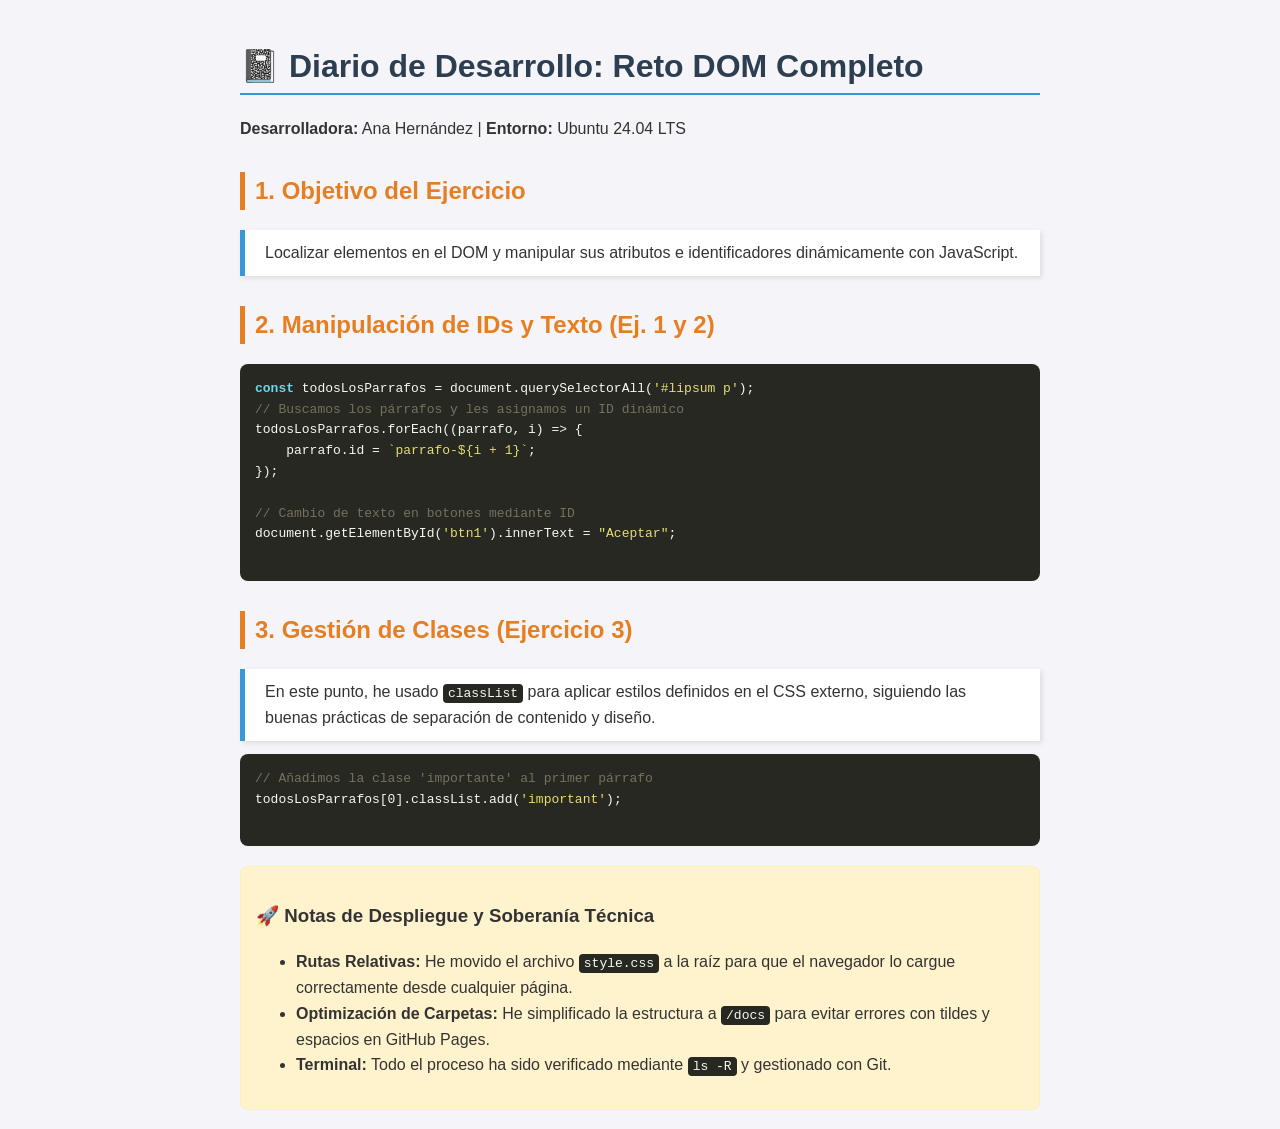
==== docs/diario.html @ 371179e3 "docs: diario completado con ejercicio 3 y notas de rutas" ====
<!DOCTYPE html>
<html lang="es">
<head>
    <meta charset="UTF-8">
    <title>Diario de Desarrollo - Ana Hernández</title>
    <style>
        body { font-family: sans-serif; line-height: 1.6; color: #333; max-width: 800px; margin: auto; padding: 20px; background-color: #f4f4f9; }
        h1 { color: #2c3e50; border-bottom: 2px solid #3498db; }
        h2 { color: #e67e22; margin-top: 30px; border-left: 5px solid #e67e22; padding-left: 10px; }
        code { background: #272822; color: #f8f8f2; padding: 2px 5px; border-radius: 4px; font-family: monospace; }
        pre { background: #272822; color: #f8f8f2; padding: 15px; border-radius: 8px; overflow-x: auto; }
        .explicacion { background: #fff; border-left: 5px solid #3498db; padding: 10px 20px; margin: 10px 0; box-shadow: 2px 2px 5px rgba(0,0,0,0.1); }
        .keyword { color: #66d9ef; font-weight: bold; }
        .nota-importante { background: #fff3cd; border: 1px solid #ffeeba; padding: 15px; border-radius: 8px; margin-top: 20px; }
    </style>
</head>
<body>

    <h1>📓 Diario de Desarrollo: Reto DOM Completo</h1>
    <p><strong>Desarrolladora:</strong> Ana Hernández | <strong>Entorno:</strong> Ubuntu 24.04 LTS</p>

    <h2>1. Objetivo del Ejercicio</h2>
    <div class="explicacion">
        Localizar elementos en el DOM y manipular sus atributos e identificadores dinámicamente con JavaScript.
    </div>

    <h2>2. Manipulación de IDs y Texto (Ej. 1 y 2)</h2>
    <pre>
<span class="keyword">const</span> todosLosParrafos = document.querySelectorAll(<span style="color: #e6db74;">'#lipsum p'</span>);
<span style="color: #75715e;">// Buscamos los párrafos y les asignamos un ID dinámico</span>
todosLosParrafos.forEach((parrafo, i) => {
    parrafo.id = <span style="color: #e6db74;">`parrafo-${i + 1}`</span>;
});

<span style="color: #75715e;">// Cambio de texto en botones mediante ID</span>
document.getElementById(<span style="color: #e6db74;">'btn1'</span>).innerText = <span style="color: #e6db74;">"Aceptar"</span>;
    </pre>

    <h2>3. Gestión de Clases (Ejercicio 3)</h2>
    <div class="explicacion">
        En este punto, he usado <code>classList</code> para aplicar estilos definidos en el CSS externo, siguiendo las buenas prácticas de separación de contenido y diseño.
    </div>
    <pre>
<span style="color: #75715e;">// Añadimos la clase 'importante' al primer párrafo</span>
todosLosParrafos[0].classList.add(<span style="color: #e6db74;">'important'</span>);
    </pre>

    <div class="nota-importante">
        <h3>🚀 Notas de Despliegue y Soberanía Técnica</h3>
        <ul>
            <li><strong>Rutas Relativas:</strong> He movido el archivo <code>style.css</code> a la raíz para que el navegador lo cargue correctamente desde cualquier página.</li>
            <li><strong>Optimización de Carpetas:</strong> He simplificado la estructura a <code>/docs</code> para evitar errores con tildes y espacios en GitHub Pages.</li>
            <li><strong>Terminal:</strong> Todo el proceso ha sido verificado mediante <code>ls -R</code> y gestionado con Git.</li>
        </ul>
    </div>

</body>
</html>
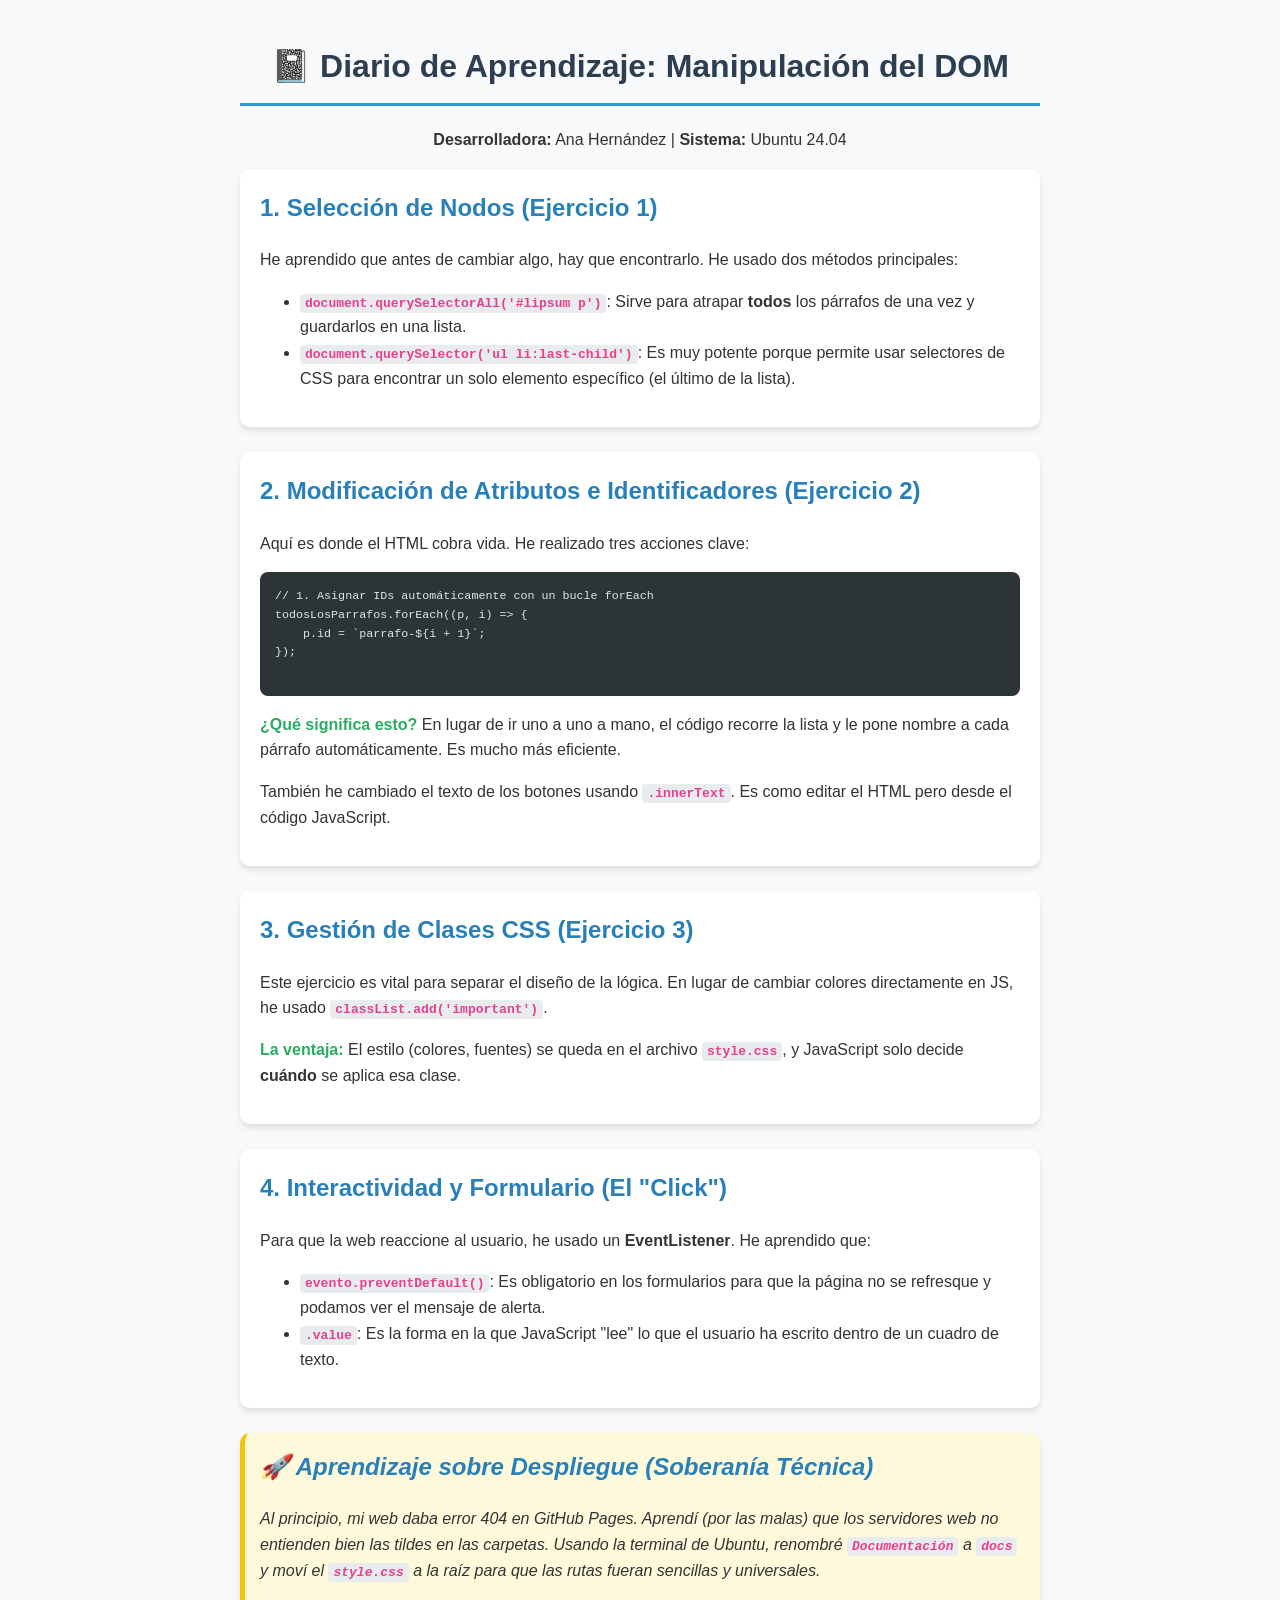
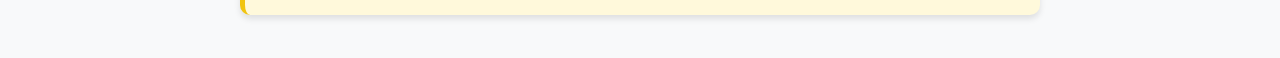
==== commit 74754182: "fix: forzando despliegue final con menu completo" ====
--- a/docs/diario.html
+++ b/docs/diario.html
@@ -4,54 +4,61 @@
     <meta charset="UTF-8">
     <title>Diario de Desarrollo - Ana Hernández</title>
     <style>
-        body { font-family: sans-serif; line-height: 1.6; color: #333; max-width: 800px; margin: auto; padding: 20px; background-color: #f4f4f9; }
-        h1 { color: #2c3e50; border-bottom: 2px solid #3498db; }
-        h2 { color: #e67e22; margin-top: 30px; border-left: 5px solid #e67e22; padding-left: 10px; }
-        code { background: #272822; color: #f8f8f2; padding: 2px 5px; border-radius: 4px; font-family: monospace; }
-        pre { background: #272822; color: #f8f8f2; padding: 15px; border-radius: 8px; overflow-x: auto; }
-        .explicacion { background: #fff; border-left: 5px solid #3498db; padding: 10px 20px; margin: 10px 0; box-shadow: 2px 2px 5px rgba(0,0,0,0.1); }
-        .keyword { color: #66d9ef; font-weight: bold; }
-        .nota-importante { background: #fff3cd; border: 1px solid #ffeeba; padding: 15px; border-radius: 8px; margin-top: 20px; }
+        body { font-family: 'Segoe UI', sans-serif; line-height: 1.6; color: #333; max-width: 800px; margin: auto; padding: 20px; background-color: #f8f9fa; }
+        .seccion { background: white; padding: 20px; border-radius: 10px; box-shadow: 0 4px 6px rgba(0,0,0,0.1); margin-bottom: 25px; }
+        h1 { color: #2c3e50; text-align: center; border-bottom: 3px solid #3498db; padding-bottom: 10px; }
+        h2 { color: #2980b9; margin-top: 0; }
+        code { background: #e9ecef; color: #e83e8c; padding: 2px 5px; border-radius: 4px; font-weight: bold; }
+        pre { background: #2d3436; color: #dfe6e9; padding: 15px; border-radius: 8px; overflow-x: auto; font-size: 0.9em; }
+        .nota-tecnica { border-left: 5px solid #f1c40f; background: #fff9db; padding: 15px; font-style: italic; }
+        .key-concept { font-weight: bold; color: #27ae60; }
     </style>
 </head>
 <body>
 
-    <h1>📓 Diario de Desarrollo: Reto DOM Completo</h1>
-    <p><strong>Desarrolladora:</strong> Ana Hernández | <strong>Entorno:</strong> Ubuntu 24.04 LTS</p>
+    <h1>📓 Diario de Aprendizaje: Manipulación del DOM</h1>
+    <p style="text-align: center;"><strong>Desarrolladora:</strong> Ana Hernández | <strong>Sistema:</strong> Ubuntu 24.04</p>
 
-    <h2>1. Objetivo del Ejercicio</h2>
-    <div class="explicacion">
-        Localizar elementos en el DOM y manipular sus atributos e identificadores dinámicamente con JavaScript.
+    <div class="seccion">
+        <h2>1. Selección de Nodos (Ejercicio 1)</h2>
+        <p>He aprendido que antes de cambiar algo, hay que encontrarlo. He usado dos métodos principales:</p>
+        <ul>
+            <li><code>document.querySelectorAll('#lipsum p')</code>: Sirve para atrapar <strong>todos</strong> los párrafos de una vez y guardarlos en una lista.</li>
+            <li><code>document.querySelector('ul li:last-child')</code>: Es muy potente porque permite usar selectores de CSS para encontrar un solo elemento específico (el último de la lista).</li>
+        </ul>
     </div>
 
-    <h2>2. Manipulación de IDs y Texto (Ej. 1 y 2)</h2>
-    <pre>
-<span class="keyword">const</span> todosLosParrafos = document.querySelectorAll(<span style="color: #e6db74;">'#lipsum p'</span>);
-<span style="color: #75715e;">// Buscamos los párrafos y les asignamos un ID dinámico</span>
-todosLosParrafos.forEach((parrafo, i) => {
-    parrafo.id = <span style="color: #e6db74;">`parrafo-${i + 1}`</span>;
+    <div class="seccion">
+        <h2>2. Modificación de Atributos e Identificadores (Ejercicio 2)</h2>
+        <p>Aquí es donde el HTML cobra vida. He realizado tres acciones clave:</p>
+        <pre>
+// 1. Asignar IDs automáticamente con un bucle forEach
+todosLosParrafos.forEach((p, i) => {
+    p.id = `parrafo-${i + 1}`; 
 });
+        </pre>
+        <p><span class="key-concept">¿Qué significa esto?</span> En lugar de ir uno a uno a mano, el código recorre la lista y le pone nombre a cada párrafo automáticamente. Es mucho más eficiente.</p>
+        <p>También he cambiado el texto de los botones usando <code>.innerText</code>. Es como editar el HTML pero desde el código JavaScript.</p>
+    </div>
 
-<span style="color: #75715e;">// Cambio de texto en botones mediante ID</span>
-document.getElementById(<span style="color: #e6db74;">'btn1'</span>).innerText = <span style="color: #e6db74;">"Aceptar"</span>;
-    </pre>
+    <div class="seccion">
+        <h2>3. Gestión de Clases CSS (Ejercicio 3)</h2>
+        <p>Este ejercicio es vital para separar el diseño de la lógica. En lugar de cambiar colores directamente en JS, he usado <code>classList.add('important')</code>.</p>
+        <p><span class="key-concept">La ventaja:</span> El estilo (colores, fuentes) se queda en el archivo <code>style.css</code>, y JavaScript solo decide <strong>cuándo</strong> se aplica esa clase.</p>
+    </div>
 
-    <h2>3. Gestión de Clases (Ejercicio 3)</h2>
-    <div class="explicacion">
-        En este punto, he usado <code>classList</code> para aplicar estilos definidos en el CSS externo, siguiendo las buenas prácticas de separación de contenido y diseño.
+    <div class="seccion">
+        <h2>4. Interactividad y Formulario (El "Click")</h2>
+        <p>Para que la web reaccione al usuario, he usado un <strong>EventListener</strong>. He aprendido que:</p>
+        <ul>
+            <li><code>evento.preventDefault()</code>: Es obligatorio en los formularios para que la página no se refresque y podamos ver el mensaje de alerta.</li>
+            <li><code>.value</code>: Es la forma en la que JavaScript "lee" lo que el usuario ha escrito dentro de un cuadro de texto.</li>
+        </ul>
     </div>
-    <pre>
-<span style="color: #75715e;">// Añadimos la clase 'importante' al primer párrafo</span>
-todosLosParrafos[0].classList.add(<span style="color: #e6db74;">'important'</span>);
-    </pre>
 
-    <div class="nota-importante">
-        <h3>🚀 Notas de Despliegue y Soberanía Técnica</h3>
-        <ul>
-            <li><strong>Rutas Relativas:</strong> He movido el archivo <code>style.css</code> a la raíz para que el navegador lo cargue correctamente desde cualquier página.</li>
-            <li><strong>Optimización de Carpetas:</strong> He simplificado la estructura a <code>/docs</code> para evitar errores con tildes y espacios en GitHub Pages.</li>
-            <li><strong>Terminal:</strong> Todo el proceso ha sido verificado mediante <code>ls -R</code> y gestionado con Git.</li>
-        </ul>
+    <div class="seccion nota-tecnica">
+        <h2>🚀 Aprendizaje sobre Despliegue (Soberanía Técnica)</h2>
+        <p>Al principio, mi web daba error 404 en GitHub Pages. Aprendí (por las malas) que los servidores web no entienden bien las tildes en las carpetas. Usando la terminal de Ubuntu, renombré <code>Documentación</code> a <code>docs</code> y moví el <code>style.css</code> a la raíz para que las rutas fueran sencillas y universales.</p>
     </div>
 
 </body>
